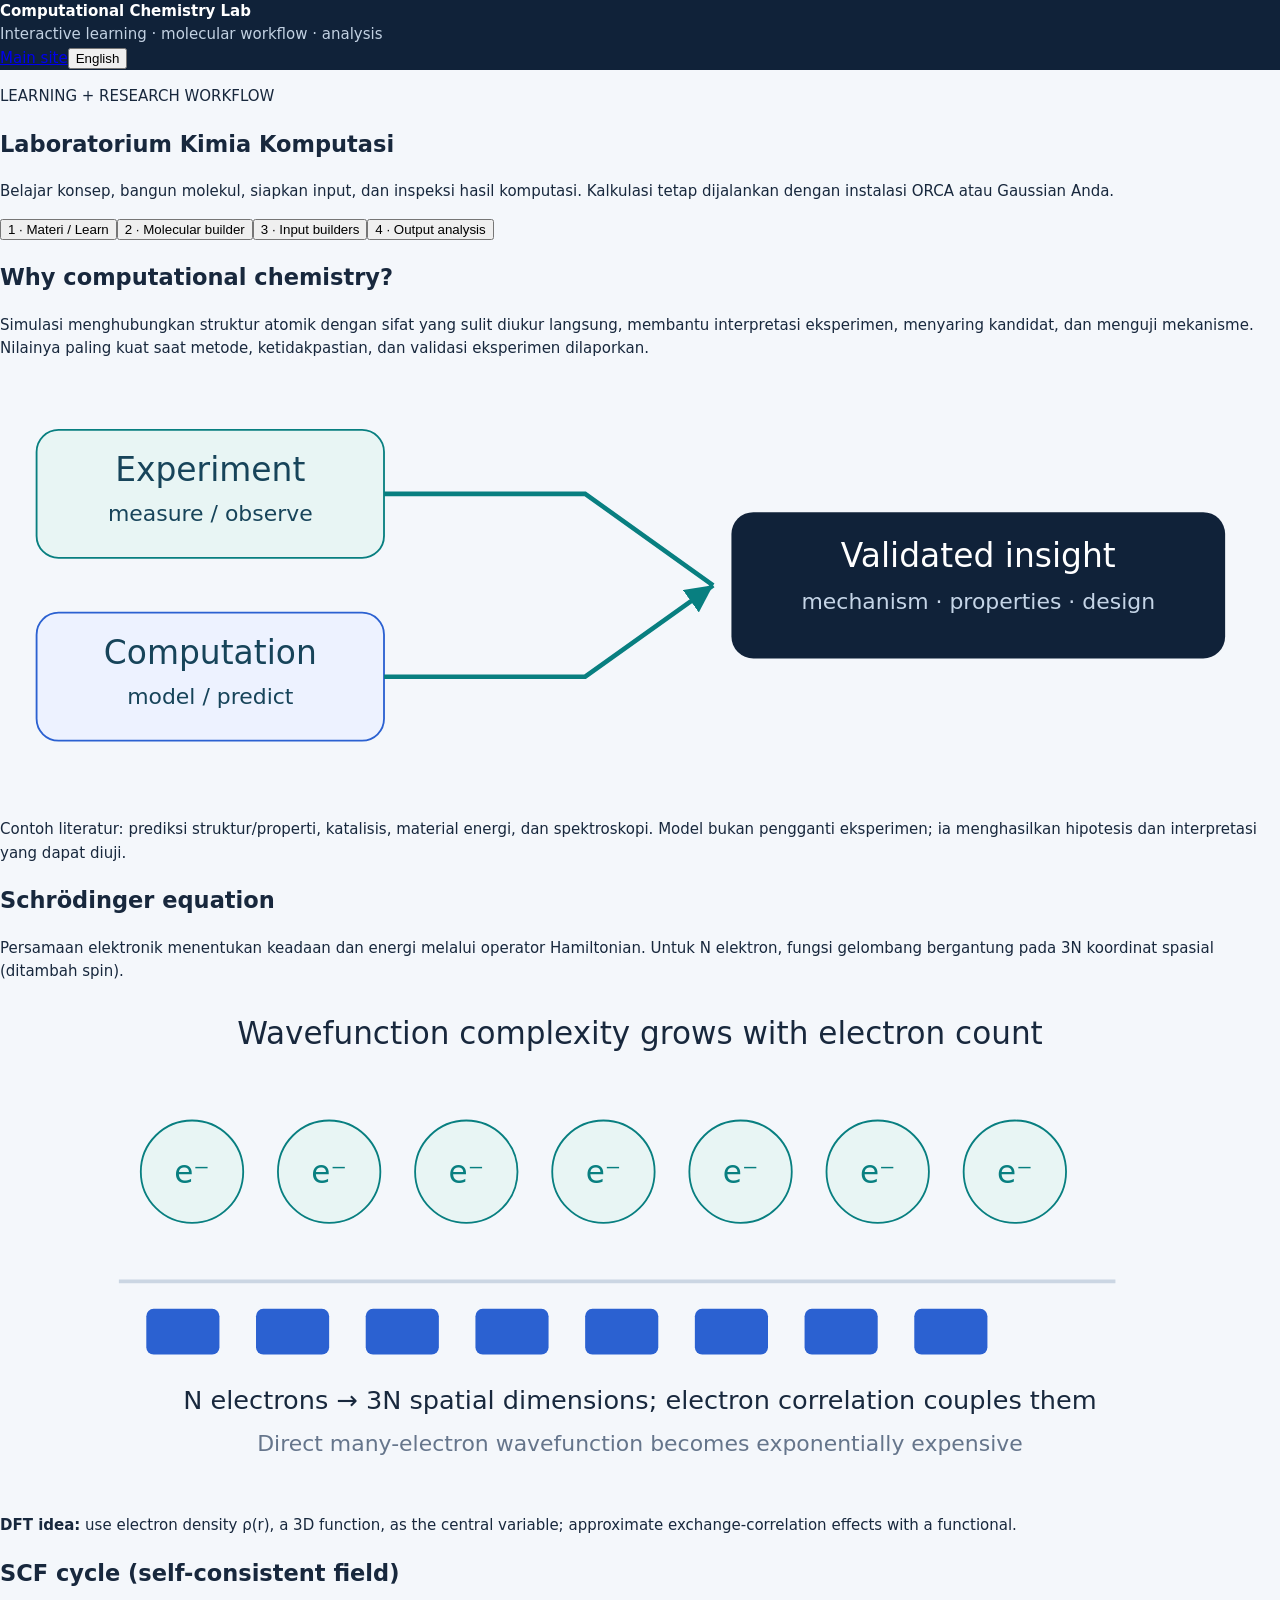
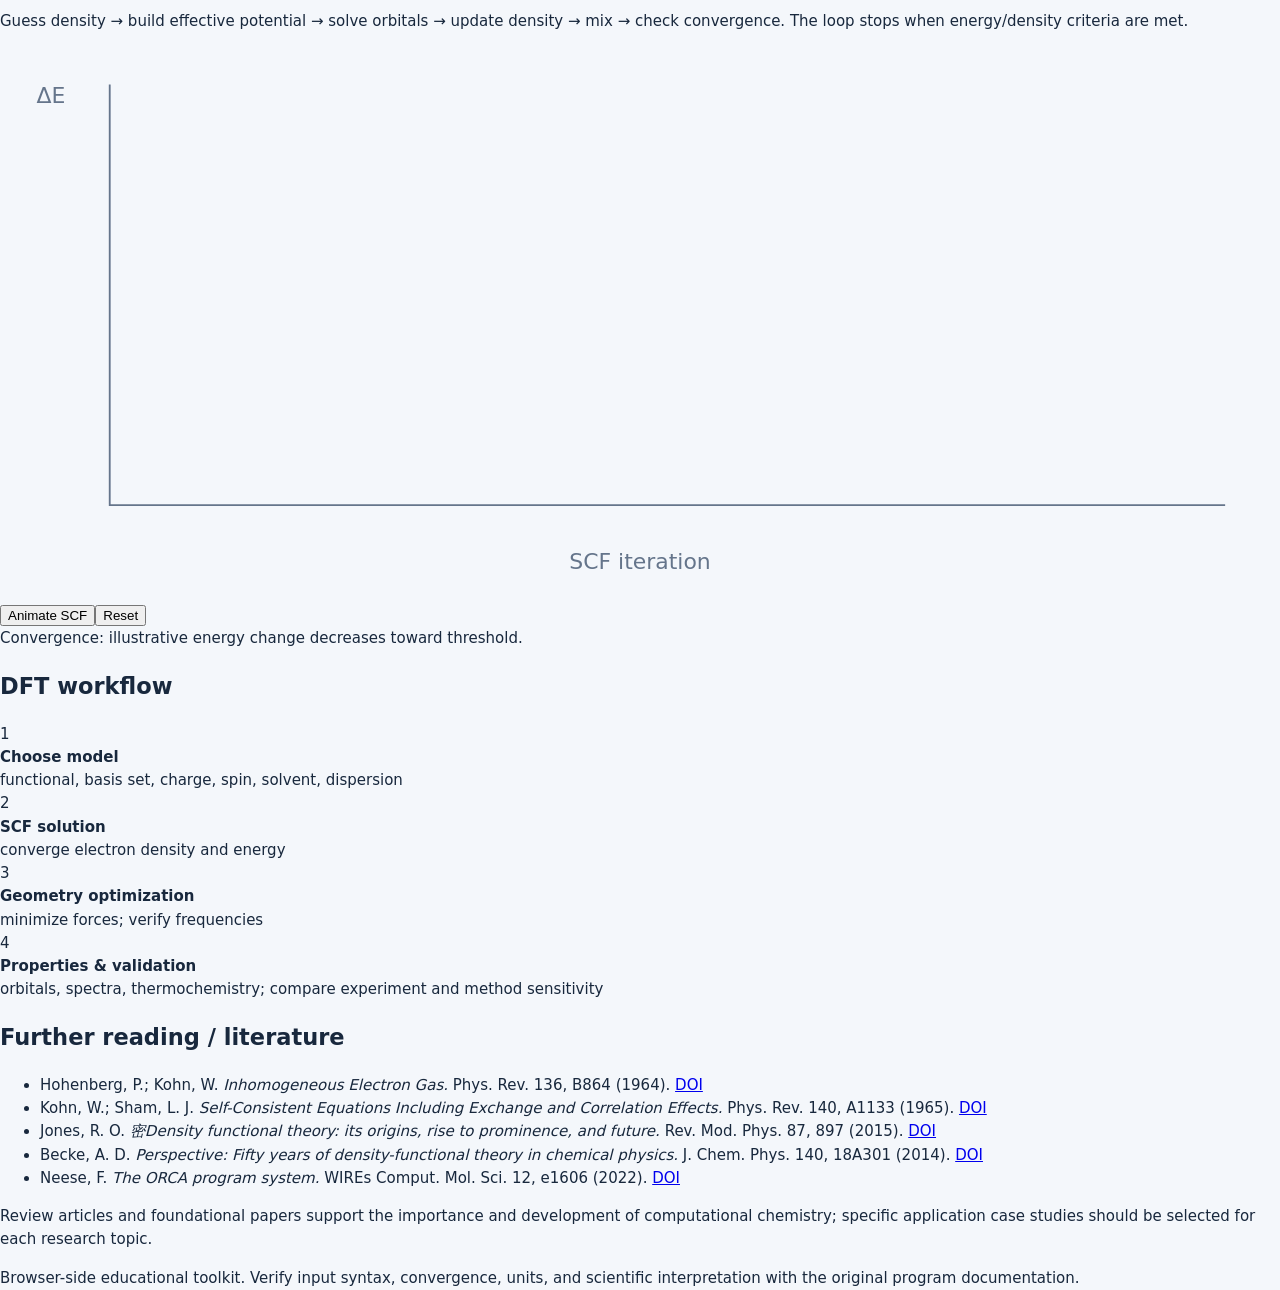
==== public/cc-lab/index.html @ 51067289 "Create new integrated computational chemistry lab module" ====
<!doctype html>
<html lang="id"><head><meta charset="utf-8"><meta name="viewport" content="width=device-width,initial-scale=1"><title>Computational Chemistry Lab</title>
<style>
:root{--bg:#f4f7fb;--card:#fff;--ink:#18283d;--muted:#65758b;--line:#dce5ef;--teal:#087f80;--blue:#2b61d1;--soft:#e8f5f4}
*{box-sizing:border-box}body{margin:0;background:var(--bg);color:var(--ink);font:15px/1.55 system-ui,-apple-system,Segoe UI,sans-serif}header{background:#102239;color:white;padding:16px max(20px,calc((100% - 1200px)/2);display:flex;justify-content:space-between;align-items:center;gap:14px;flex-wrap:wrap}header a{color:#a9eeee}main{max-width:1200px;margin:auto;padding:24px 18px 60px}h1{font-size:clamp(28px,4vw,42px);line-height:1.12;margin:8px 0}h2{font-size:23px;margin:0 0 8px}h3{font-size:17px;margin:0 0 8px}.muted{color:var(--muted);font-size:13px}.nav{display:flex;gap:7px;flex-wrap:wrap;background:#e7edf5;padding:6px;border-radius:13px;margin:20px 0}.nav button{flex:1;min-width:130px}.nav button.active{background:white;color:var(--teal);box-shadow:0 2px 8px #10223912}.panel[hidden]{display:none}.grid{display:grid;grid-template-columns:1fr 1fr;gap:16px}.card{background:var(--card);border:1px solid var(--line);border-radius:16px;padding:19px;margin-bottom:16px;min-width:0}.wide{grid-column:1/-1}.row{display:flex;gap:9px;align-items:center;flex-wrap:wrap}.row>*{flex:1}button,input,select,textarea{font:inherit}button{border:0;border-radius:9px;background:#e8eef6;padding:10px 14px;font-weight:700;cursor:pointer;color:var(--ink)}button.primary{background:var(--teal);color:white}button:disabled{opacity:.45}label{display:block;font-weight:700;font-size:13px;margin:10px 0 5px}input,select,textarea{width:100%;padding:10px;border:1px solid var(--line);border-radius:9px;background:white;color:var(--ink)}textarea{min-height:100px;font-family:ui-monospace,monospace}.status{padding:10px 12px;border-radius:9px;background:#edf3fa;font-size:13px;margin-top:10px;overflow-wrap:anywhere}.status.good{background:var(--soft);color:#075e60}.visual{background:#fbfdff;border:1px solid var(--line);border-radius:12px;padding:10px;min-height:180px;overflow:auto}.visual svg{width:100%;height:auto;max-height:340px}.tabs2{display:flex;gap:8px;flex-wrap:wrap;margin:12px 0}.tabs2 button{font-size:13px}.metrics{display:grid;grid-template-columns:repeat(3,1fr);gap:8px}.metric{border:1px solid var(--line);border-radius:10px;padding:10px}.metric b{display:block;font-size:18px}.metric small{color:var(--muted)}table{border-collapse:collapse;width:100%;font-size:12px}th,td{padding:8px;border-bottom:1px solid var(--line);text-align:left;white-space:nowrap}th{background:#f0f5fa;position:sticky;top:0}.scroll{overflow:auto;max-height:360px}.refs li{margin:8px 0}.step{display:grid;grid-template-columns:34px 1fr;gap:10px;margin:12px 0}.num{width:30px;height:30px;border-radius:50%;background:#e4f4f3;color:#087f80;display:grid;place-items:center;font-weight:800}.lang{display:flex;gap:8px;align-items:center}.footer{font-size:12px;color:var(--muted);margin-top:20px}@media(max-width:760px){.grid{grid-template-columns:1fr}.wide{grid-column:auto}.metrics{grid-template-columns:repeat(2,1fr)}header{align-items:flex-start}}
</style></head><body>
<header><div><b>Computational Chemistry Lab</b><div class="muted" style="color:#c2d1e2">Interactive learning · molecular workflow · analysis</div></div><div class="lang"><a href="../index.html">Main site</a><button id="lang">English</button></div></header>
<main><section><p class="muted">LEARNING + RESEARCH WORKFLOW</p><h1 data-id="Laboratorium Kimia Komputasi" data-en="Computational Chemistry Laboratory">Laboratorium Kimia Komputasi</h1><p class="muted" data-id="Belajar konsep, bangun molekul, siapkan input, dan inspeksi hasil komputasi. Kalkulasi tetap dijalankan dengan instalasi ORCA atau Gaussian Anda." data-en="Learn the concepts, build molecules, prepare inputs, and inspect computational results. Calculations run in your own ORCA or Gaussian installation.">Belajar konsep, bangun molekul, siapkan input, dan inspeksi hasil komputasi. Kalkulasi tetap dijalankan dengan instalasi ORCA atau Gaussian Anda.</p></section>
<nav class="nav"><button class="active" data-panel="learn">1 · Materi / Learn</button><button data-panel="build">2 · Molecular builder</button><button data-panel="inputs">3 · Input builders</button><button data-panel="analyze">4 · Output analysis</button></nav>
<section class="panel" id="learn">
<div class="grid">
<article class="card"><h2>Why computational chemistry?</h2><p>Simulasi menghubungkan struktur atomik dengan sifat yang sulit diukur langsung, membantu interpretasi eksperimen, menyaring kandidat, dan menguji mekanisme. Nilainya paling kuat saat metode, ketidakpastian, dan validasi eksperimen dilaporkan.</p><div class="visual"><svg viewBox="0 0 700 230" role="img" aria-label="Experiment and computation converge"><defs><marker id="arr" markerWidth="8" markerHeight="8" refX="6" refY="3" orient="auto"><path d="M0 0L6 3L0 6" fill="#087f80"/></marker></defs><rect x="20" y="30" width="190" height="70" rx="12" fill="#e8f5f4" stroke="#087f80"/><text x="115" y="58" text-anchor="middle" font-size="18" fill="#17445a">Experiment</text><text x="115" y="80" text-anchor="middle" font-size="12" fill="#17445a">measure / observe</text><rect x="20" y="130" width="190" height="70" rx="12" fill="#edf2ff" stroke="#2b61d1"/><text x="115" y="158" text-anchor="middle" font-size="18" fill="#17445a">Computation</text><text x="115" y="180" text-anchor="middle" font-size="12" fill="#17445a">model / predict</text><path d="M210 65H320L390 115M210 165H320L390 115" fill="none" stroke="#087f80" stroke-width="2.5" marker-end="url(#arr)"/><rect x="400" y="75" width="270" height="80" rx="12" fill="#102239"/><text x="535" y="105" text-anchor="middle" font-size="18" fill="white">Validated insight</text><text x="535" y="128" text-anchor="middle" font-size="12" fill="#c5d5e7">mechanism · properties · design</text></svg></div><p class="muted">Contoh literatur: prediksi struktur/properti, katalisis, material energi, dan spektroskopi. Model bukan pengganti eksperimen; ia menghasilkan hipotesis dan interpretasi yang dapat diuji.</p></article>
<article class="card"><h2>Schrödinger equation</h2><p>Persamaan elektronik menentukan keadaan dan energi melalui operator Hamiltonian. Untuk N elektron, fungsi gelombang bergantung pada 3N koordinat spasial (ditambah spin).</p><div class="visual"><svg viewBox="0 0 700 270"><text x="350" y="25" text-anchor="middle" font-size="17" fill="#18283d">Wavefunction complexity grows with electron count</text><g fill="#e8f5f4" stroke="#087f80"><circle cx="105" cy="95" r="28"/><circle cx="180" cy="95" r="28"/><circle cx="255" cy="95" r="28"/><circle cx="330" cy="95" r="28"/><circle cx="405" cy="95" r="28"/><circle cx="480" cy="95" r="28"/><circle cx="555" cy="95" r="28"/></g><g fill="#087f80" font-size="17" text-anchor="middle"><text x="105" y="101">e⁻</text><text x="180" y="101">e⁻</text><text x="255" y="101">e⁻</text><text x="330" y="101">e⁻</text><text x="405" y="101">e⁻</text><text x="480" y="101">e⁻</text><text x="555" y="101">e⁻</text></g><path d="M65 155H610" stroke="#cbd6e3" stroke-width="2"/><g fill="#2b61d1"><rect x="80" y="170" width="40" height="25" rx="4"/><rect x="140" y="170" width="40" height="25" rx="4"/><rect x="200" y="170" width="40" height="25" rx="4"/><rect x="260" y="170" width="40" height="25" rx="4"/><rect x="320" y="170" width="40" height="25" rx="4"/><rect x="380" y="170" width="40" height="25" rx="4"/><rect x="440" y="170" width="40" height="25" rx="4"/><rect x="500" y="170" width="40" height="25" rx="4"/></g><text x="350" y="225" text-anchor="middle" font-size="14" fill="#18283d">N electrons → 3N spatial dimensions; electron correlation couples them</text><text x="350" y="248" text-anchor="middle" font-size="12" fill="#65758b">Direct many-electron wavefunction becomes exponentially expensive</text></svg></div><p><b>DFT idea:</b> use electron density ρ(r), a 3D function, as the central variable; approximate exchange-correlation effects with a functional.</p></article>
<article class="card"><h2>SCF cycle (self-consistent field)</h2><p>Guess density → build effective potential → solve orbitals → update density → mix → check convergence. The loop stops when energy/density criteria are met.</p><div class="visual"><svg id="scf" viewBox="0 0 700 300" aria-label="SCF convergence graph"><path d="M60 20V250H670" fill="none" stroke="#65758b"/><text x="20" y="30" font-size="12" fill="#65758b">ΔE</text><text x="350" y="285" text-anchor="middle" font-size="12" fill="#65758b">SCF iteration</text><path id="scfline" d="" fill="none" stroke="#087f80" stroke-width="3"/><g id="scfpoints"></g></svg></div><div class="row"><button id="scfRun" class="primary">Animate SCF</button><button id="scfReset">Reset</button></div><div id="scfText" class="status">Convergence: illustrative energy change decreases toward threshold.</div></article>
<article class="card"><h2>DFT workflow</h2><div class="step"><span class="num">1</span><div><b>Choose model</b><div class="muted">functional, basis set, charge, spin, solvent, dispersion</div></div></div><div class="step"><span class="num">2</span><div><b>SCF solution</b><div class="muted">converge electron density and energy</div></div></div><div class="step"><span class="num">3</span><div><b>Geometry optimization</b><div class="muted">minimize forces; verify frequencies</div></div></div><div class="step"><span class="num">4</span><div><b>Properties & validation</b><div class="muted">orbitals, spectra, thermochemistry; compare experiment and method sensitivity</div></div></div></article>
<article class="card wide"><h2>Further reading / literature</h2><ul class="refs"><li>Hohenberg, P.; Kohn, W. <i>Inhomogeneous Electron Gas.</i> Phys. Rev. 136, B864 (1964). <a href="https://doi.org/10.1103/PhysRev.136.B864" target="_blank">DOI</a></li><li>Kohn, W.; Sham, L. J. <i>Self-Consistent Equations Including Exchange and Correlation Effects.</i> Phys. Rev. 140, A1133 (1965). <a href="https://doi.org/10.1103/PhysRev.140.A1133" target="_blank">DOI</a></li><li>Jones, R. O. <i>密Density functional theory: its origins, rise to prominence, and future.</i> Rev. Mod. Phys. 87, 897 (2015). <a href="https://doi.org/10.1103/RevModPhys.87.897" target="_blank">DOI</a></li><li>Becke, A. D. <i>Perspective: Fifty years of density-functional theory in chemical physics.</i> J. Chem. Phys. 140, 18A301 (2014). <a href="https://doi.org/10.1063/1.4869598" target="_blank">DOI</a></li><li>Neese, F. <i>The ORCA program system.</i> WIREs Comput. Mol. Sci. 12, e1606 (2022). <a href="https://doi.org/10.1002/wcms.1606" target="_blank">DOI</a></li></ul><p class="muted">Review articles and foundational papers support the importance and development of computational chemistry; specific application case studies should be selected for each research topic.</p></article>
</div></section>
<section class="panel" id="build" hidden><div class="card"><h2>Molecular builder</h2><p>Gunakan molecular workbench yang telah ada untuk SMILES, 2D/3D, dan pre-optimization. Setelah struktur siap, kembali ke tab Input builders untuk membuat input.</p><div class="row"><a href="../rdkit-workbench.html" target="_blank"><button class="primary">Open RDKit Molecular Workbench ↗</button></a><a href="../molecular-builder.html" target="_blank"><button>Open Visual Builder ↗</button></a></div><p class="status">Alur: buat/optimasi struktur → unduh XYZ → unggah XYZ di tab Input builders. Integrasi transfer koordinat lintas halaman belum otomatis.</p></div></section>
<section class="panel" id="inputs" hidden><div class="grid"><article class="card"><h2>Coordinates</h2><label>XYZ file / paste XYZ</label><input type="file" id="xyzfile" accept=".xyz,.sdf,.mol"><textarea id="xyz" placeholder="24&#10;Molecule&#10;C 0.0 0.0 0.0"></textarea><div class="row"><label>Charge<input id="charge" type="number" value="0"></label><label>Multiplicity<input id="mult" type="number" value="1"></label></div></article><article class="card"><h2>ORCA input</h2><div class="row"><label>Method<input id="omethod" value="B3LYP"></label><label>Basis<input id="obasis" value="def2-TZVP"></label></div><div class="row"><label>Task<select id="otask"><option>Opt Freq</option><option>Opt</option><option>SP</option><option>Freq</option><option>TDDFT</option></select></label><label>Solvent<select id="osolv"><option value="">None</option><option>Water</option><option>Acetonitrile</option><option>Ethanol</option><option>DMSO</option><option>Toluene</option></select></label></div><label>Extra keywords</label><input id="oextra" placeholder="TightSCF D4 RIJCOSX"><button class="primary" id="makeorca">Generate ORCA input</button><textarea id="orcaout" spellcheck="false"></textarea><button id="saveorca">Download .inp</button></article><article class="card"><h2>Gaussian input</h2><div class="row"><label>Method / basis<input id="gmethod" value="B3LYP/6-31G(d)"></label><label>Task<select id="gtask"><option>Opt Freq</option><option>Opt</option><option>SP</option><option>Freq</option><option>TD(NStates=20)</option></select></label></div><label>Route additions</label><input id="gextra" placeholder="SCRF=(Solvent=Water) EmpiricalDispersion=GD3BJ"><label>Title</label><input id="gtitle" value="Generated by Computational Chemistry Lab"><button class="primary" id="makegauss">Generate Gaussian input</button><textarea id="gaussout" spellcheck="false"></textarea><button id="savegauss">Download .gjf</button></article><article class="card"><h2>Workflow notes</h2><ul><li>Check charge and multiplicity.</li><li>Choose method/basis appropriate to the system.</li><li>Solvent and dispersion are optional; confirm syntax for your software version.</li><li>Review generated input before submitting to workstation/HPC.</li></ul></article></div></section>
<section class="panel" id="analyze" hidden><div class="card"><h2>Output analysis</h2><p>Upload ORCA .out/.log or Gaussian .log/.out. Parsing is local in this browser; unsupported or absent properties are reported as unavailable rather than fabricated.</p><input type="file" id="outfiles" multiple accept=".out,.log,.txt,.molden,.molden.input,.cube,.fchk,.fch"><div class="status" id="parseStatus">Awaiting output file.</div></div><div class="grid" id="results" hidden><article class="card"><h2>Job summary</h2><div class="metrics" id="summary"></div></article><article class="card"><h2>Frequency check</h2><div id="freq"></div><div class="visual" id="freqplot"></div></article><article class="card"><h2>Optimized geometry</h2><div class="scroll" id="geom"></div><p class="muted">Coordinates parsed from final orientation. 3D rendering requires supported coordinate viewer; this report displays geometry table.</p></article><article class="card"><h2>HOMO / LUMO & gap</h2><div class="visual" id="levels"></div><div class="status">Orbital isosurfaces require Molden, cube, or formatted checkpoint data with grid values. Orbital energies may be read from output when present.</div></article><article class="card"><h2>Electrochemical descriptors</h2><div class="scroll" id="electro"></div><p class="muted">IP/EA require ΔSCF charged-state energies or validated orbital approximation. Not inferred if absent.</p></article><article class="card"><h2>TD-DFT absorption</h2><div class="visual" id="spectrum"></div><div class="scroll" id="transitions"></div></article><article class="card wide"><h2>Parsed data</h2><pre id="raw" style="white-space:pre-wrap;overflow-wrap:anywhere;font-size:12px"></pre></article></div></section>
<div class="footer">Browser-side educational toolkit. Verify input syntax, convergence, units, and scientific interpretation with the original program documentation.</div></main>
<script>
const $=id=>document.getElementById(id);let lang='id',xyzText='',currentFile='';
document.querySelectorAll('.nav button').forEach(b=>b.onclick=()=>{document.querySelectorAll('.nav button').forEach(x=>x.classList.toggle('active',x===b));document.querySelectorAll('.panel').forEach(p=>p.hidden=p.id!==b.dataset.panel)});
$('lang').onclick=()=>{lang=lang==='id'?'en':'id';$('lang').textContent=lang==='id'?'English':'Bahasa Indonesia';document.documentElement.lang=lang;document.querySelectorAll('[data-id]').forEach(e=>e.textContent=e.dataset[lang])};
$('xyzfile').onchange=async e=>{let f=e.target.files[0];if(!f)return;let t=await f.text();$('xyz').value=t;xyzText=t};
$('makeorca').onclick=()=>{let coords=$('xyz').value.trim();let task=$('otask').value;let keywords=task==='TDDFT'?'! '+$('omethod').value+' '+$('obasis').value+' TightSCF\n%tddft nroots 20 end': '! '+$('omethod').value+' '+$('obasis').value+' '+(task==='Opt Freq'?'Opt Freq':task)+' TightSCF';if($('oextra').value.trim())keywords+=' '+$('oextra').value.trim();if($('osolv').value)keywords+='\n%cpcm\n smd true\n SMDsolvent "'+$('osolv').value+'"\nend';$('orcaout').value=keywords+'\n%pal nprocs 8 end\n%maxcore 2000\n* xyz '+$('charge').value+' '+$('mult').value+'\n'+coords+'\n*\n'};
$('makegauss').onclick=()=>{$('gaussout').value='%chk=job.chk\n%mem=8GB\n%nprocshared=8\n#p '+$('gmethod').value+' '+$('gtask').value+' '+$('gextra').value+'\n\n'+$('gtitle').value+'\n\n'+$('charge').value+' '+$('mult').value+'\n'+$('xyz').value.trim()+'\n\n'};
function download(id,name,ext){let t=$(id).value;if(!t.trim()){alert('Generate content first');return}let a=document.createElement('a');a.href=URL.createObjectURL(new Blob([t],{type:'text/plain'}));a.download=name+ext;a.click();URL.revokeObjectURL(a.href)}
$('saveorca').onclick=()=>download('orcaout','job','.inp');$('savegauss').onclick=()=>download('gaussout','job','.gjf');
$('outfiles').onchange=async e=>{let files=[...e.target.files];if(!files.length)return;let parsed={};for(let f of files){let t=await f.text();let ext=f.name.toLowerCase();if(ext.includes('molden')||ext.endsWith('.cube')||ext.endsWith('.fchk')){parsed[f.name]='File received ('+f.size+' bytes). Grid/orbital rendering is not yet implemented in this browser module.';continue}parsed[f.name]=parseOutput(t,ext)}renderResults(parsed)};
function parseOutput(t,ext){let res={file:ext,program:/ORCA/i.test(t)?'ORCA':/Gaussian/i.test(t)?'Gaussian':'Unknown',normal:/ORCA TERMINATED NORMALLY|Normal termination of Gaussian/i.test(t),energies:[...t.matchAll(/(?:FINAL SINGLE POINT ENERGY|SCF Done:\s+E\([^)]*\))\s*[:=]?\s*(-?\d+\.\d+)/g)].map(m=>+m[1]),freq:[...t.matchAll(/(?:Frequency:\s*|\s)(-?\d+\.\d+)\s+(-?\d+\.\d+)\s+(-?\d+\.\d+)/g)].map(m=>[+m[1],+m[2],+m[3]]).flat(),homo:null,lumo:null,trans:[],geometry:[]};let occ=[...t.matchAll(/(?:HOMO|Highest occupied molecular orbital)[^\n]*?(-?\d+\.\d+)\s*(?:eV|Eh)?/ig)];if(occ.length)res.homo=+occ.at(-1)[1];let un=[...t.matchAll(/(?:LUMO|Lowest unoccupied molecular orbital)[^\n]*?(-?\d+\.\d+)\s*(?:eV|Eh)?/ig)];if(un.length)res.lumo=+un.at(-1)[1];res.trans=[...t.matchAll(/(?: ರಾಜ್ಯ|STATE\s+\d+|Excited State\s+\d+:).*?(\d+\.\d+)\s*eV.*?(?:f=|oscillator strength\s*)\s*(\d+\.\d+)/gi)].map(m=>({ev:+m[1],f:+m[2]}));let lines=t.split(/\r?\n/);let idx=-1;for(let i=0;i<lines.length;i++)if(/CARTESIAN COORDINATES \(ANGSTROEM\)|Standard orientation:|Input orientation:/.test(lines[i]))idx=i;if(idx>=0){let rows=[];if(/orientation:/.test(lines[idx])){let dash=0;for(let j=idx+1;j<lines.length;j++){if(lines[j].includes('-----')){dash++;if(dash===3){for(let k=j+1;k<lines.length&&!lines[k].includes('-----');k++){let a=lines[k].trim().split(/\s+/);if(a.length>=6&&/^\d+$/.test(a[0]))rows.push({atom:a[1],x:+a[3],y:+a[4],z:+a[5]})}break}}}else{for(let j=idx+1;j<lines.length&&j<idx+100;j++){let a=lines[j].trim().split(/\s+/);if(a.length>=4&&/^[A-Z][a-z]?$/.test(a[0]))rows.push({atom:a[0],x:+a[1],y:+a[2],z:+a[3]})}}res.geometry=rows}return res}
function renderResults(data){$('results').hidden=false;$('parseStatus').textContent='Parsed '+Object.keys(data).length+' file(s). Check each section for available data.';$('summary').innerHTML=Object.entries(data).map(([n,r])=>'<div class="metric"><small>'+n+'</small><b>'+r.program+'</b><small>'+(r.normal?'Normal termination':'Termination not confirmed')+'</small></div>').join('');let all=Object.values(data).flatMap(r=>r.freq||[]);$('freq').textContent=all.length?(all.filter(x=>x<0).length+' imaginary frequency value(s) detected; '+all.length+' values parsed. Verify complete frequency list.'):'Frequency data not detected.';$('freqplot').innerHTML=all.length?'<svg viewBox="0 0 600 160"><path d="M20 80H580" stroke="#9aa9bb"/>'+all.map((v,i)=>'<circle cx="'+(30+i*540/Math.max(1,all.length-1))+'" cy="'+(80-Math.max(-60,Math.min(60,v/10)) )+'" r="4" fill="'+(v<0?'#d45b52':'#087f80')+'"/>').join('')+'</svg>':'—';let geom=Object.values(data).find(r=>r.geometry?.length)?.geometry||[];$('geom').innerHTML=geom.length?'<table><tr><th>Atom</th><th>x Å</th><th>y Å</th><th>z Å</th></tr>'+geom.map(a=>'<tr><td>'+a.atom+'</td><td>'+a.x.toFixed(5)+'</td><td>'+a.y.toFixed(5)+'</td><td>'+a.z.toFixed(5)+'</td></tr>').join('')+'</table>':'Geometry not detected.';let orb=Object.values(data).find(r=>r.homo!==null||r.lumo!==null)||{};$('levels').innerHTML=orb.homo!==null||orb.lumo!==null?'<svg viewBox="0 0 500 180"><path d="M30 150H470" stroke="#9aa9bb"/><line x1="100" y1="110" x2="400" y2="110" stroke="#2b61d1" stroke-width="6"/><line x1="100" y1="45" x2="400" y2="45" stroke="#087f80" stroke-width="6"/><text x="250" y="100" text-anchor="middle" font-size="14">HOMO '+orb.homo+'</text><text x="250" y="35" text-anchor="middle" font-size="14">LUMO '+orb.lumo+'</text><text x="250" y="170" text-anchor="middle" font-size="14">Gap: '+(orb.homo!==null&&orb.lumo!==null?(orb.lumo-orb.homo).toFixed(3)+' (reported units)':'—')+'</text></svg>':'Orbital energies not detected.';$('electro').innerHTML='<table><tr><th>Parameter</th><th>Value</th><th>Method</th></tr><tr><td>IP</td><td>—</td><td>Requires E(N−1)−E(N)</td></tr><tr><td>EA</td><td>—</td><td>Requires E(N)−E(N+1)</td></tr><tr><td>Hardness</td><td>—</td><td>(IP−EA)/2</td></tr><tr><td>Electrophilicity</td><td>—</td><td>Requires μ and η</td></tr></table>';$('transitions').innerHTML=Object.values(data).some(r=>r.trans?.length)?'<table><tr><th>Excitation eV</th><th>Oscillator strength</th></tr>'+Object.values(data).flatMap(r=>r.trans).map(x=>'<tr><td>'+x.ev+'</td><td>'+x.f+'</td></tr>').join('')+'</table>':'TD-DFT transitions not detected.';let tr=Object.values(data).flatMap(r=>r.trans||[]);$('spectrum').innerHTML=tr.length?'<svg viewBox="0 0 600 200"><path d="M30 170H580M30 20V170" stroke="#9aa9bb"/>'+tr.map(x=>{let nm=1240/x.ev;return '<line x1="'+(30+(nm-200)*1.2)+'" y1="170" x2="'+(30+(nm-200)*1.2)+'" y2="'+(170-x.f*1000)+'" stroke="#087f80" stroke-width="3"/>'}).join('')+'<text x="300" y="195" text-anchor="middle" font-size="12">Wavelength (nm, approximate)</text></svg>':'No parsed spectrum.';$('raw').textContent=JSON.stringify(data,null,2)}
// SCF illustrative convergence graph
function drawSCF(n=0){let vals=Array.from({length:18},(_,i)=>Math.exp(-i*.42)*(1+.16*Math.sin(i*1.7)));let path=vals.map((v,i)=>(i?'L':'M')+(60+i*35)+','+(235-v*190)).join(' ');$('scfline').setAttribute('d',path);$('scfpoints').innerHTML=vals.map((v,i)=>'<circle cx="'+(60+i*35)+'" cy="'+(235-v*190)+'" r="4" fill="#087f80"/>').join('');$('scfText').textContent=n?'Illustrative SCF iteration '+n+': density and energy change approach convergence.':'Convergence: illustrative energy change decreases toward threshold.'}drawSCF();$('scfRun').onclick=()=>{drawSCF(1);$('scfText').textContent='SCF loop: guess density → solve KS equations → update density → mix → test convergence (illustrative).'};$('scfReset').onclick=()=>drawSCF();
</script></body></html>
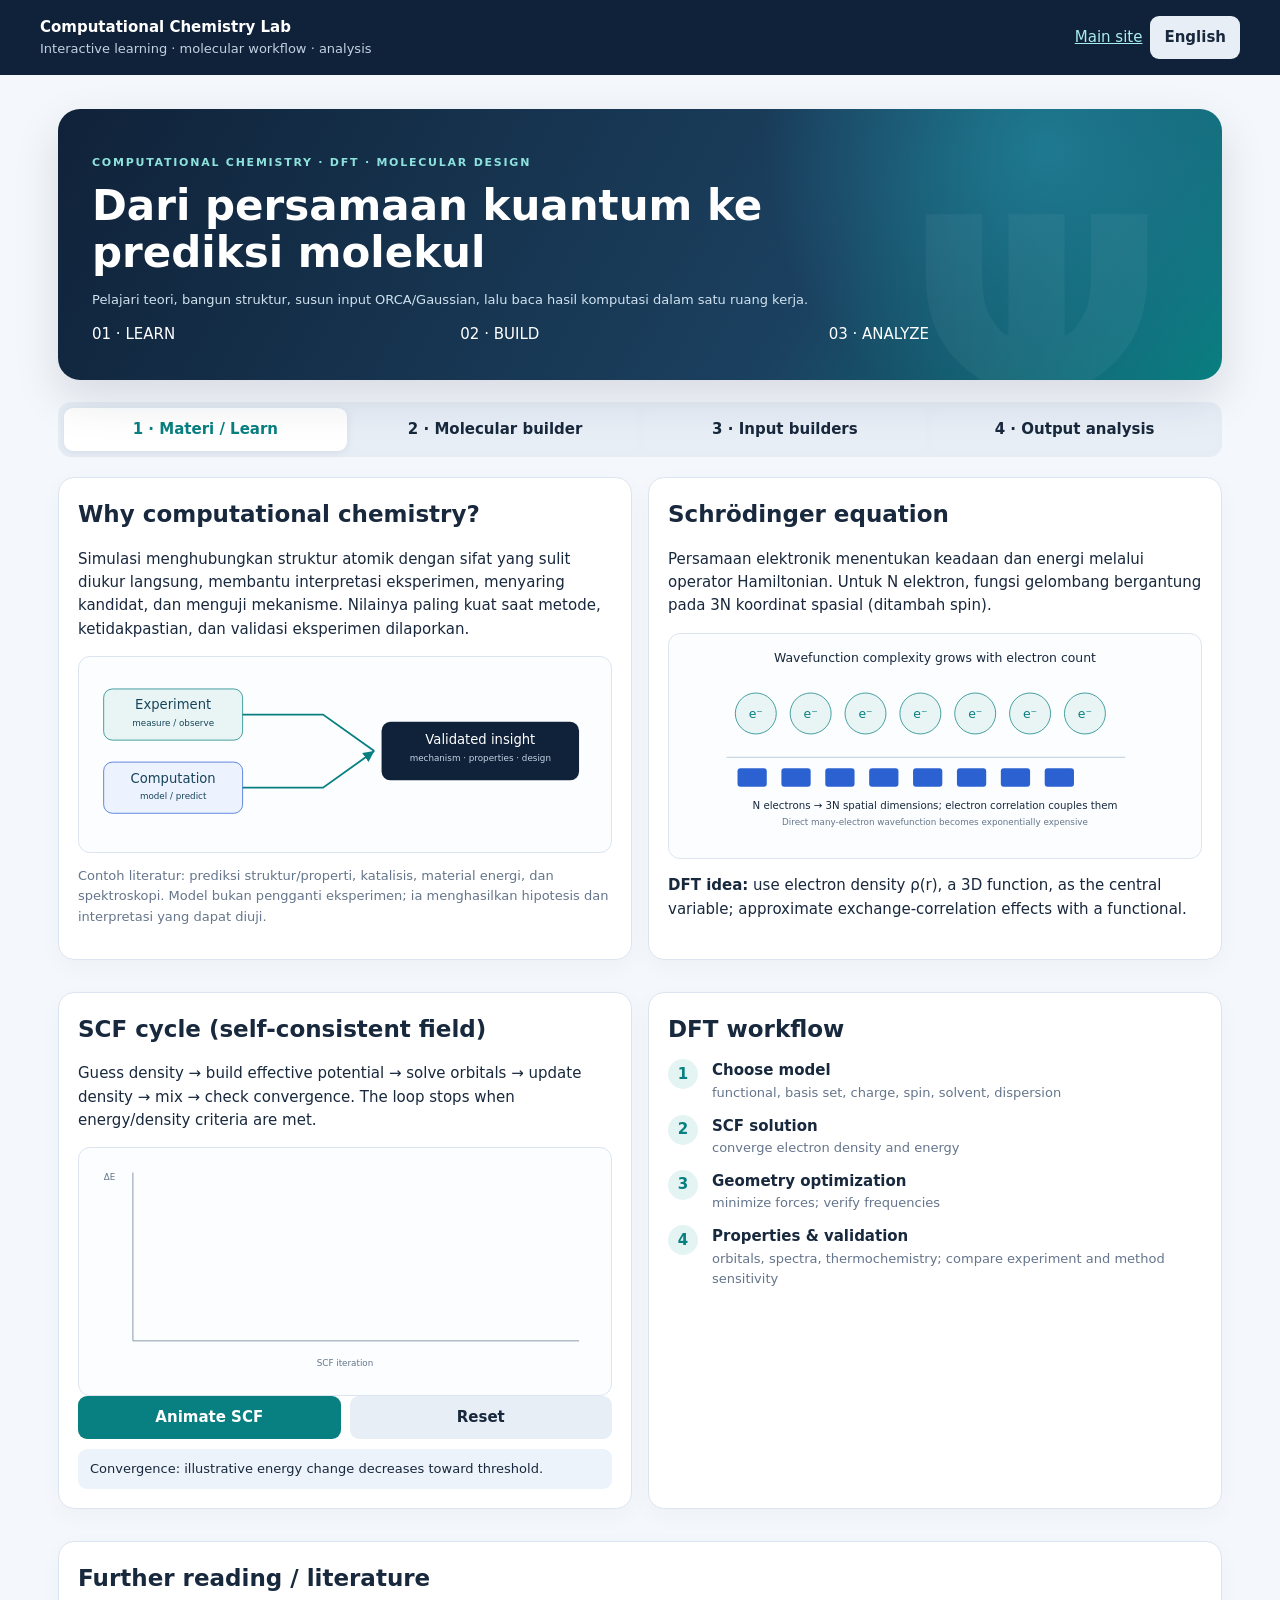
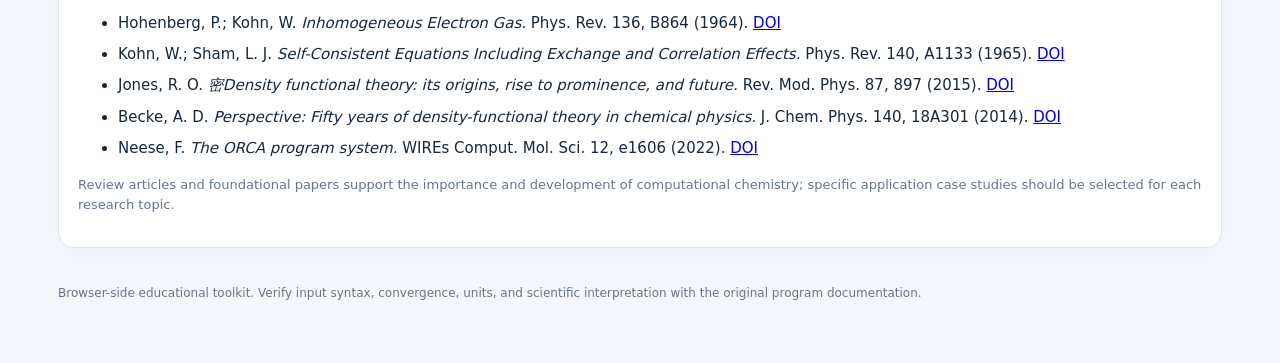
==== commit 85032bad: "Improve computational chemistry lab visual design and fix header CSS" ====
--- a/public/cc-lab/index.html
+++ b/public/cc-lab/index.html
@@ -2,10 +2,11 @@
 <html lang="id"><head><meta charset="utf-8"><meta name="viewport" content="width=device-width,initial-scale=1"><title>Computational Chemistry Lab</title>
 <style>
 :root{--bg:#f4f7fb;--card:#fff;--ink:#18283d;--muted:#65758b;--line:#dce5ef;--teal:#087f80;--blue:#2b61d1;--soft:#e8f5f4}
-*{box-sizing:border-box}body{margin:0;background:var(--bg);color:var(--ink);font:15px/1.55 system-ui,-apple-system,Segoe UI,sans-serif}header{background:#102239;color:white;padding:16px max(20px,calc((100% - 1200px)/2);display:flex;justify-content:space-between;align-items:center;gap:14px;flex-wrap:wrap}header a{color:#a9eeee}main{max-width:1200px;margin:auto;padding:24px 18px 60px}h1{font-size:clamp(28px,4vw,42px);line-height:1.12;margin:8px 0}h2{font-size:23px;margin:0 0 8px}h3{font-size:17px;margin:0 0 8px}.muted{color:var(--muted);font-size:13px}.nav{display:flex;gap:7px;flex-wrap:wrap;background:#e7edf5;padding:6px;border-radius:13px;margin:20px 0}.nav button{flex:1;min-width:130px}.nav button.active{background:white;color:var(--teal);box-shadow:0 2px 8px #10223912}.panel[hidden]{display:none}.grid{display:grid;grid-template-columns:1fr 1fr;gap:16px}.card{background:var(--card);border:1px solid var(--line);border-radius:16px;padding:19px;margin-bottom:16px;min-width:0}.wide{grid-column:1/-1}.row{display:flex;gap:9px;align-items:center;flex-wrap:wrap}.row>*{flex:1}button,input,select,textarea{font:inherit}button{border:0;border-radius:9px;background:#e8eef6;padding:10px 14px;font-weight:700;cursor:pointer;color:var(--ink)}button.primary{background:var(--teal);color:white}button:disabled{opacity:.45}label{display:block;font-weight:700;font-size:13px;margin:10px 0 5px}input,select,textarea{width:100%;padding:10px;border:1px solid var(--line);border-radius:9px;background:white;color:var(--ink)}textarea{min-height:100px;font-family:ui-monospace,monospace}.status{padding:10px 12px;border-radius:9px;background:#edf3fa;font-size:13px;margin-top:10px;overflow-wrap:anywhere}.status.good{background:var(--soft);color:#075e60}.visual{background:#fbfdff;border:1px solid var(--line);border-radius:12px;padding:10px;min-height:180px;overflow:auto}.visual svg{width:100%;height:auto;max-height:340px}.tabs2{display:flex;gap:8px;flex-wrap:wrap;margin:12px 0}.tabs2 button{font-size:13px}.metrics{display:grid;grid-template-columns:repeat(3,1fr);gap:8px}.metric{border:1px solid var(--line);border-radius:10px;padding:10px}.metric b{display:block;font-size:18px}.metric small{color:var(--muted)}table{border-collapse:collapse;width:100%;font-size:12px}th,td{padding:8px;border-bottom:1px solid var(--line);text-align:left;white-space:nowrap}th{background:#f0f5fa;position:sticky;top:0}.scroll{overflow:auto;max-height:360px}.refs li{margin:8px 0}.step{display:grid;grid-template-columns:34px 1fr;gap:10px;margin:12px 0}.num{width:30px;height:30px;border-radius:50%;background:#e4f4f3;color:#087f80;display:grid;place-items:center;font-weight:800}.lang{display:flex;gap:8px;align-items:center}.footer{font-size:12px;color:var(--muted);margin-top:20px}@media(max-width:760px){.grid{grid-template-columns:1fr}.wide{grid-column:auto}.metrics{grid-template-columns:repeat(2,1fr)}header{align-items:flex-start}}
+*{box-sizing:border-box}body{margin:0;background:var(--bg);color:var(--ink);font:15px/1.55 system-ui,-apple-system,Segoe UI,sans-serif}header{background:#102239;color:white;padding:16px max(20px,calc((100% - 1200px)/2));display:flex;justify-content:space-between;align-items:center;gap:14px;flex-wrap:wrap}header a{color:#a9eeee}main{max-width:1200px;margin:auto;padding:24px 18px 60px}h1{font-size:clamp(28px,4vw,42px);line-height:1.12;margin:8px 0}h2{font-size:23px;margin:0 0 8px}h3{font-size:17px;margin:0 0 8px}.muted{color:var(--muted);font-size:13px}.nav{display:flex;gap:7px;flex-wrap:wrap;background:#e7edf5;padding:6px;border-radius:13px;margin:20px 0}.nav button{flex:1;min-width:130px}.nav button.active{background:white;color:var(--teal);box-shadow:0 2px 8px #10223912}.panel[hidden]{display:none}.grid{display:grid;grid-template-columns:1fr 1fr;gap:16px}.card{background:var(--card);border:1px solid var(--line);border-radius:16px;padding:19px;margin-bottom:16px;min-width:0}.wide{grid-column:1/-1}.row{display:flex;gap:9px;align-items:center;flex-wrap:wrap}.row>*{flex:1}button,input,select,textarea{font:inherit}button{border:0;border-radius:9px;background:#e8eef6;padding:10px 14px;font-weight:700;cursor:pointer;color:var(--ink)}button.primary{background:var(--teal);color:white}button:disabled{opacity:.45}label{display:block;font-weight:700;font-size:13px;margin:10px 0 5px}input,select,textarea{width:100%;padding:10px;border:1px solid var(--line);border-radius:9px;background:white;color:var(--ink)}textarea{min-height:100px;font-family:ui-monospace,monospace}.status{padding:10px 12px;border-radius:9px;background:#edf3fa;font-size:13px;margin-top:10px;overflow-wrap:anywhere}.status.good{background:var(--soft);color:#075e60}.visual{background:#fbfdff;border:1px solid var(--line);border-radius:12px;padding:10px;min-height:180px;overflow:auto}.visual svg{width:100%;height:auto;max-height:340px}.tabs2{display:flex;gap:8px;flex-wrap:wrap;margin:12px 0}.tabs2 button{font-size:13px}.metrics{display:grid;grid-template-columns:repeat(3,1fr);gap:8px}.metric{border:1px solid var(--line);border-radius:10px;padding:10px}.metric b{display:block;font-size:18px}.metric small{color:var(--muted)}table{border-collapse:collapse;width:100%;font-size:12px}th,td{padding:8px;border-bottom:1px solid var(--line);text-align:left;white-space:nowrap}th{background:#f0f5fa;position:sticky;top:0}.scroll{overflow:auto;max-height:360px}.refs li{margin:8px 0}.step{display:grid;grid-template-columns:34px 1fr;gap:10px;margin:12px 0}.num{width:30px;height:30px;border-radius:50%;background:#e4f4f3;color:#087f80;display:grid;place-items:center;font-weight:800}.lang{display:flex;gap:8px;align-items:center}.footer{font-size:12px;color:var(--muted);margin-top:20px}@media(max-width:760px){.grid{grid-template-columns:1fr}.wide{grid-column:auto}.metrics{grid-template-columns:repeat(2,1fr)}header{align-items:flex-start}}
+.hero{position:relative;overflow:hidden;border-radius:22px;padding:34px;margin:10px 0 22px;background:radial-gradient(circle at 85% 15%,#1e7990 0,transparent 28%),linear-gradient(120deg,#102239,#1b4160 65%,#087f80);color:#fff;box-shadow:0 18px 45px #10223920}.hero .muted{color:#d0e2ef}.hero h1{max-width:800px}.hero .eyebrow{letter-spacing:.16em;color:#8de2dc;font-weight:800;font-size:11px}.hero:after{content:'Ψ';position:absolute;right:5%;bottom:-100px;font-size:300px;line-height:1;color:#ffffff0b;font-weight:900;pointer-events:none}.card{box-shadow:0 7px 24px #18324d08;transition:box-shadow .18s}.card:hover{box-shadow:0 12px 30px #18324d12}@media(max-width:760px){.hero{padding:24px}.hero:after{font-size:180px;right:-20px}}
 </style></head><body>
 <header><div><b>Computational Chemistry Lab</b><div class="muted" style="color:#c2d1e2">Interactive learning · molecular workflow · analysis</div></div><div class="lang"><a href="../index.html">Main site</a><button id="lang">English</button></div></header>
-<main><section><p class="muted">LEARNING + RESEARCH WORKFLOW</p><h1 data-id="Laboratorium Kimia Komputasi" data-en="Computational Chemistry Laboratory">Laboratorium Kimia Komputasi</h1><p class="muted" data-id="Belajar konsep, bangun molekul, siapkan input, dan inspeksi hasil komputasi. Kalkulasi tetap dijalankan dengan instalasi ORCA atau Gaussian Anda." data-en="Learn the concepts, build molecules, prepare inputs, and inspect computational results. Calculations run in your own ORCA or Gaussian installation.">Belajar konsep, bangun molekul, siapkan input, dan inspeksi hasil komputasi. Kalkulasi tetap dijalankan dengan instalasi ORCA atau Gaussian Anda.</p></section>
+<main><section class="hero"><p class="eyebrow">COMPUTATIONAL CHEMISTRY · DFT · MOLECULAR DESIGN</p><h1 data-id="Dari persamaan kuantum ke prediksi molekul" data-en="From quantum equations to molecular predictions">Dari persamaan kuantum ke prediksi molekul</h1><p class="muted" data-id="Pelajari teori, bangun struktur, susun input ORCA/Gaussian, lalu baca hasil komputasi dalam satu ruang kerja." data-en="Learn theory, build structures, prepare ORCA/Gaussian inputs, and inspect computational results in one workspace.">Pelajari teori, bangun struktur, susun input ORCA/Gaussian, lalu baca hasil komputasi dalam satu ruang kerja.</p><div class="row"><span>01 · LEARN</span><span>02 · BUILD</span><span>03 · ANALYZE</span></div></section>
 <nav class="nav"><button class="active" data-panel="learn">1 · Materi / Learn</button><button data-panel="build">2 · Molecular builder</button><button data-panel="inputs">3 · Input builders</button><button data-panel="analyze">4 · Output analysis</button></nav>
 <section class="panel" id="learn">
 <div class="grid">
